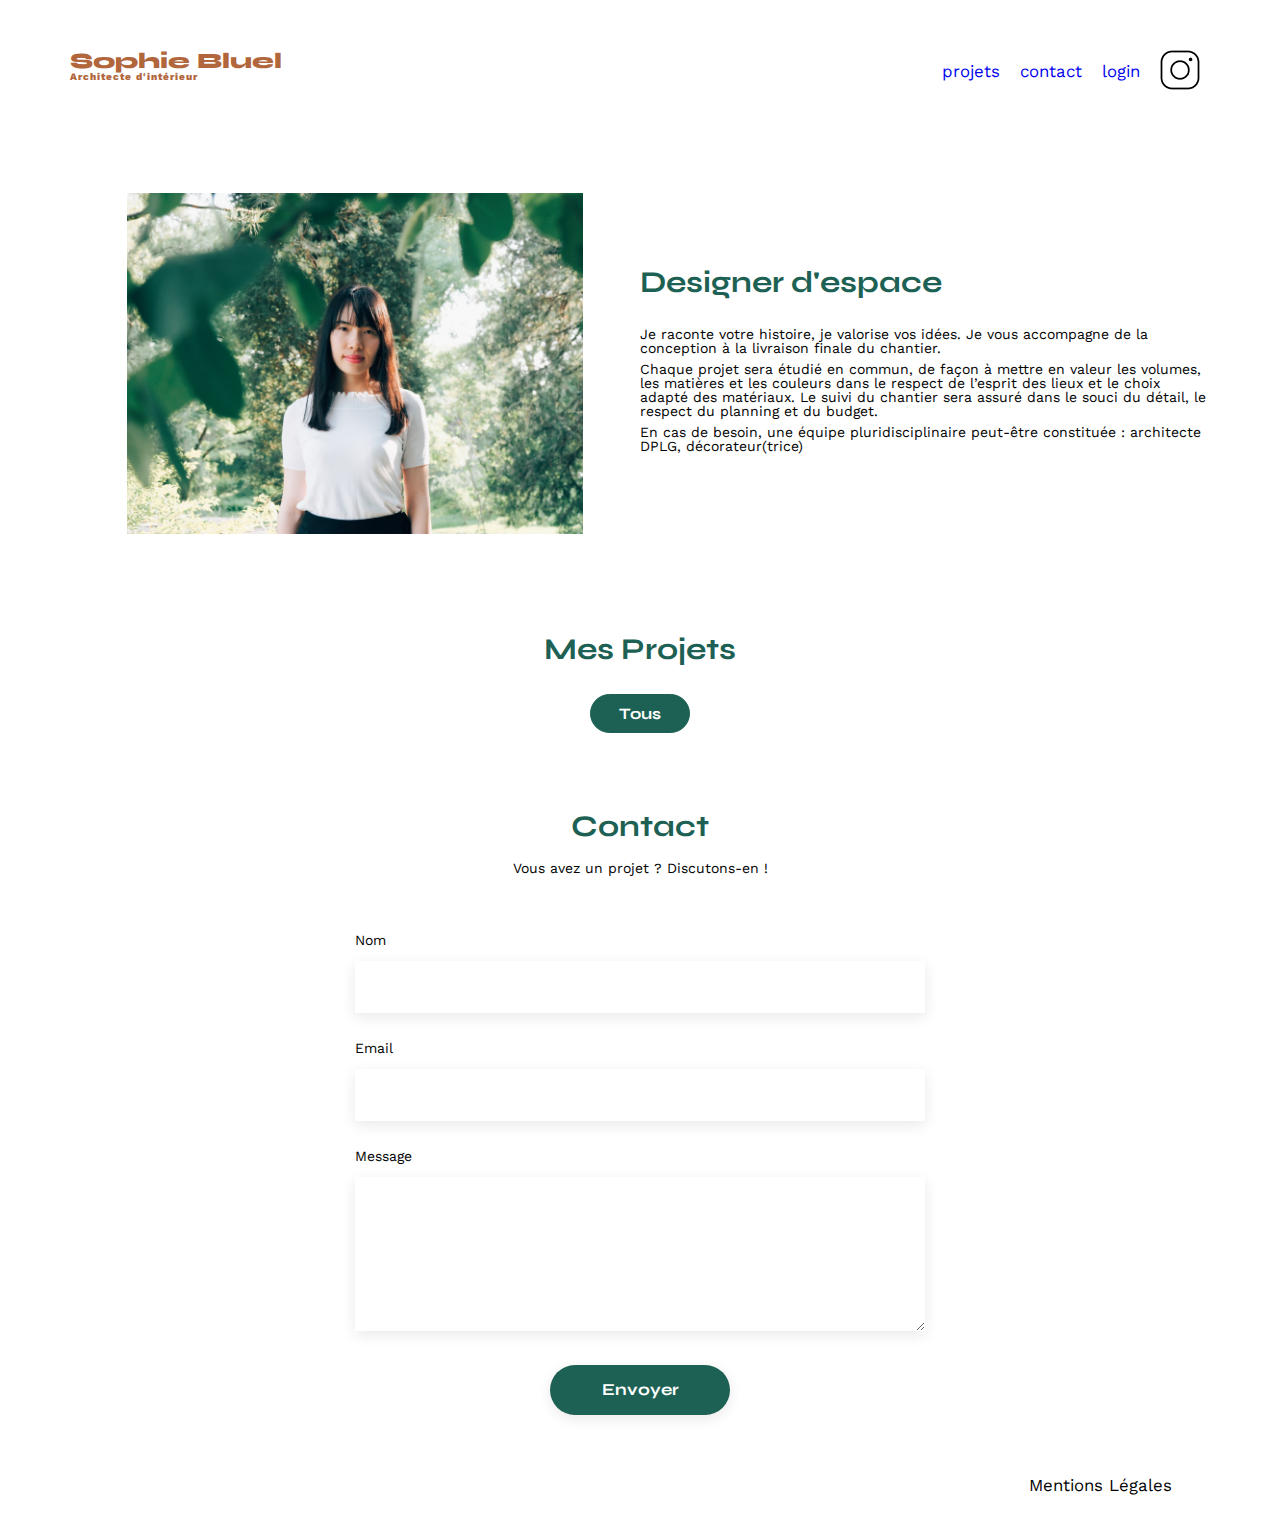
==== index.html @ 410fd186 "feat(html): add naviagtion link to header home page" ====
<!DOCTYPE html>
<html lang="fr">
<head>
	<meta charset="UTF-8">
	<title>Sophie Bluel - Architecte d'intérieur</title>
	<meta name="viewport" content="width=device-width, initial-scale=1.0">
	<link rel="preconnect" href="https://fonts.googleapis.com">
	<link rel="preconnect" href="https://fonts.gstatic.com" crossorigin>
	<link href="https://fonts.googleapis.com/css2?family=Syne:wght@700;800&family=Work+Sans&display=swap" rel="stylesheet">
	<meta name="description" content="">
	<link rel="stylesheet" href="./assets/style.css">
	<script src="./assets/script.js"></script>
</head>
<body>
<header>
	<h1>Sophie Bluel <span>Architecte d'intérieur</span></h1>
	<nav>
		<ul>
			<li><a href="#portfolio">projets</a></li>
			<li><a href="#contact">contact</a></li>
			<li><a href="login.html">login</a></li>
			<li><img src="./assets/icons/instagram.png" alt="Instagram"></li>
		</ul>
	</nav>
</header>
<main>
	<section id="introduction">
		<figure>
			<img src="./assets/images/sophie-bluel.png" alt="">
		</figure>
		<article>
			<h2>Designer d'espace</h2>
			<p>Je raconte votre histoire, je valorise vos idées. Je vous accompagne de la conception à la livraison finale du chantier.</p>
			<p>Chaque projet sera étudié en commun, de façon à mettre en valeur les volumes, les matières et les couleurs dans le respect de l’esprit des lieux et le choix adapté des matériaux. Le suivi du chantier sera assuré dans le souci du détail, le respect du planning et du budget.</p>
			<p>En cas de besoin, une équipe pluridisciplinaire peut-être constituée : architecte DPLG, décorateur(trice)</p>
		</article>
	</section>
	<section id="portfolio">
		<h2>Mes Projets</h2>
		<ul class="category">
			<li id="0" class="active">Tous</li>
		</ul>
		<div class="gallery">
		</div>
	</section>
	<section id="contact">
		<h2>Contact</h2>
		<p>Vous avez un projet ? Discutons-en !</p>
		<form action="#" method="post">
			<label for="name">Nom</label>
			<input type="text" name="name" id="name">
			<label for="email">Email</label>
			<input type="email" name="email" id="email">
			<label for="message">Message</label>
			<textarea name="message" id="message" cols="30" rows="10"></textarea>
			<input type="submit" value="Envoyer">
		</form>
	</section>
</main>

<footer>
	<nav>
		<ul>
			<li>Mentions Légales</li>
		</ul>
	</nav>
</footer>
</body>
</html>
---- assets/style.css ----
/* http://meyerweb.com/eric/tools/css/reset/
   v2.0 | 20110126
   License: none (public domain)
*/

html, body, div, span, applet, object, iframe,
h1, h2, h3, h4, h5, h6, p, blockquote, pre,
a, abbr, acronym, address, big, cite, code,
del, dfn, em, img, ins, kbd, q, s, samp,
small, strike, strong, sub, sup, tt, var,
b, u, i, center,
dl, dt, dd, ol, ul, li,
fieldset, form, label, legend,
table, caption, tbody, tfoot, thead, tr, th, td,
article, aside, canvas, details, embed,
figure, figcaption, footer, header, hgroup,
menu, nav, output, ruby, section, summary,
time, mark, audio, video {
	margin: 0;
	padding: 0;
	border: 0;
	font-size: 100%;
	font: inherit;
	vertical-align: baseline;
	text-decoration: none;
}
/* HTML5 display-role reset for older browsers */
article, aside, details, figcaption, figure,
footer, header, hgroup, menu, nav, section {
	display: block;
}
body {
	line-height: 1;
}
ol, ul {
	list-style: none;
}
blockquote, q {
	quotes: none;
}
blockquote:before, blockquote:after,
q:before, q:after {
	content: '';
	content: none;
}
table {
	border-collapse: collapse;
	border-spacing: 0;
}
/** end reset css**/
body {
	display: flex;
	flex-direction: column;
	min-height: 100vh;
	max-width: 1140px;
	margin:auto;
	font-family: 'Work Sans' ;
	font-size: 14px;
}

main {
	display: flex;
	flex-direction: column;
	flex-grow: 1;
	justify-content: center;
}

header {
	display: flex;
	justify-content: space-between;
	margin: 50px 0
}
section {
	margin: 50px 0
}

h1{
	display: flex;
	flex-direction: column;
	font-family: 'Syne';
	font-size: 22px;
	font-weight: 800;
	color: #B1663C
}

h1 > span {
	font-family: 'Work Sans';
	font-size:10px;
	letter-spacing: 0.1em;
;
}

h2{
	font-family: 'Syne';
	font-weight: 700;
	font-size: 30px;
	color: #1D6154
}
nav ul {
	display: flex;
	align-items: center;
	list-style-type: none;

}
nav li {
	padding: 0 10px;
	font-size: 1.2em;
}

li:hover {
	color: #B1663C;
}
#introduction {
	display: flex;
	align-items: center;
}
#introduction figure {
	flex: 1
}
#introduction img {
	display: block;
	margin: auto;
	width: 80%;
}

#introduction article {
	flex: 1
}
#introduction h2 {
	margin-bottom: 1em;
}

#introduction p {
	margin-bottom: 0.5em;
}
#portfolio h2 {
	text-align: center;
	margin-bottom: 1em;
}

.category {
	display: flex;
	justify-content: center;
	margin-bottom: 2em;
	gap: 0.62rem
}

.category li {
	display: flex;
	height: 100%;
	padding: 9px 28px;
	border-radius: 60px;
	border: 1px #1D6154 solid;
	justify-content: center;
	color: #1D6154;

	text-align: center;
	font-family: Syne;
	font-size: 1rem;
	font-style: normal;
	font-weight: 700;
	line-height: normal;
}

.category li:hover {
	background: #207a69;
	border-color: #207a69;
	cursor: pointer;
	color: white;
}


.category .active {
	background: #1D6154;
	color: white;
}

.gallery {
	width: 100%;
	display: grid;
	grid-template-columns: 1fr 1fr 1fr;
	grid-column-gap: 20px;
	grid-row-gap: 20px;
}

.gallery img {
	width: 100%;

}
#contact {
	width: 50%;
margin: auto;
}
#contact > * {
	text-align: center;

}
#contact h2{
	margin-bottom: 20px;
}
#contact form {
	text-align: left;
	margin-top:30px;
	display: flex;
	flex-direction: column;
}

#contact input {
	height: 50px;
	font-size: 1.2em;
	border: none;
	box-shadow: 0px 4px 14px rgba(0, 0, 0, 0.09);
}
#contact label {
	margin: 2em 0 1em 0;
}
#contact textarea {
	border: none;
	box-shadow: 0px 4px 14px rgba(0, 0, 0, 0.09);
}

.login {
	width: 33%;
	height: 100%;
	margin: auto;
}
.login > * {
	text-align: center;
	font-weight: 700;
}
.login h2{
	margin-bottom: 20px;
}
.login form {
	text-align: left;
	margin-top:30px;
	display: flex;
	flex-direction: column;
}

.login .field {
	display: flex;
	flex-direction: column;
	justify-content: space-between;
}

.login input {
	height: 50px;
	font-size: 1.2em;
	border: none;
	box-shadow: 0px 4px 14px rgba(0, 0, 0, 0.09);
}
.login label {
	margin: 2em 0 1em 0;
}

input[type="button"]{

	box-shadow: none;
	height: fit-content;
	background-color: white;
	width: fit-content;

	margin: auto;
	font-family: "Work Sans";
	font-size: 0.875rem;
	font-style: normal;
	font-weight: 600;
	line-height: normal;
	text-decoration-line: underline;
}

	
input[type="button"]:hover {
	cursor: pointer;
}

input[type="submit"]{
	font-family: 'Syne';
	font-weight: 700;
	color: white;
	background-color: #1D6154;
	margin : 2em auto ;
	width: 180px;
	text-align: center;
	border-radius: 60px ;
}

input[type="submit"]:hover {
	background-color: #207a69;
	cursor: pointer;
}

footer nav ul {
	display: flex;
	justify-content: flex-end;
	margin: 2em
}
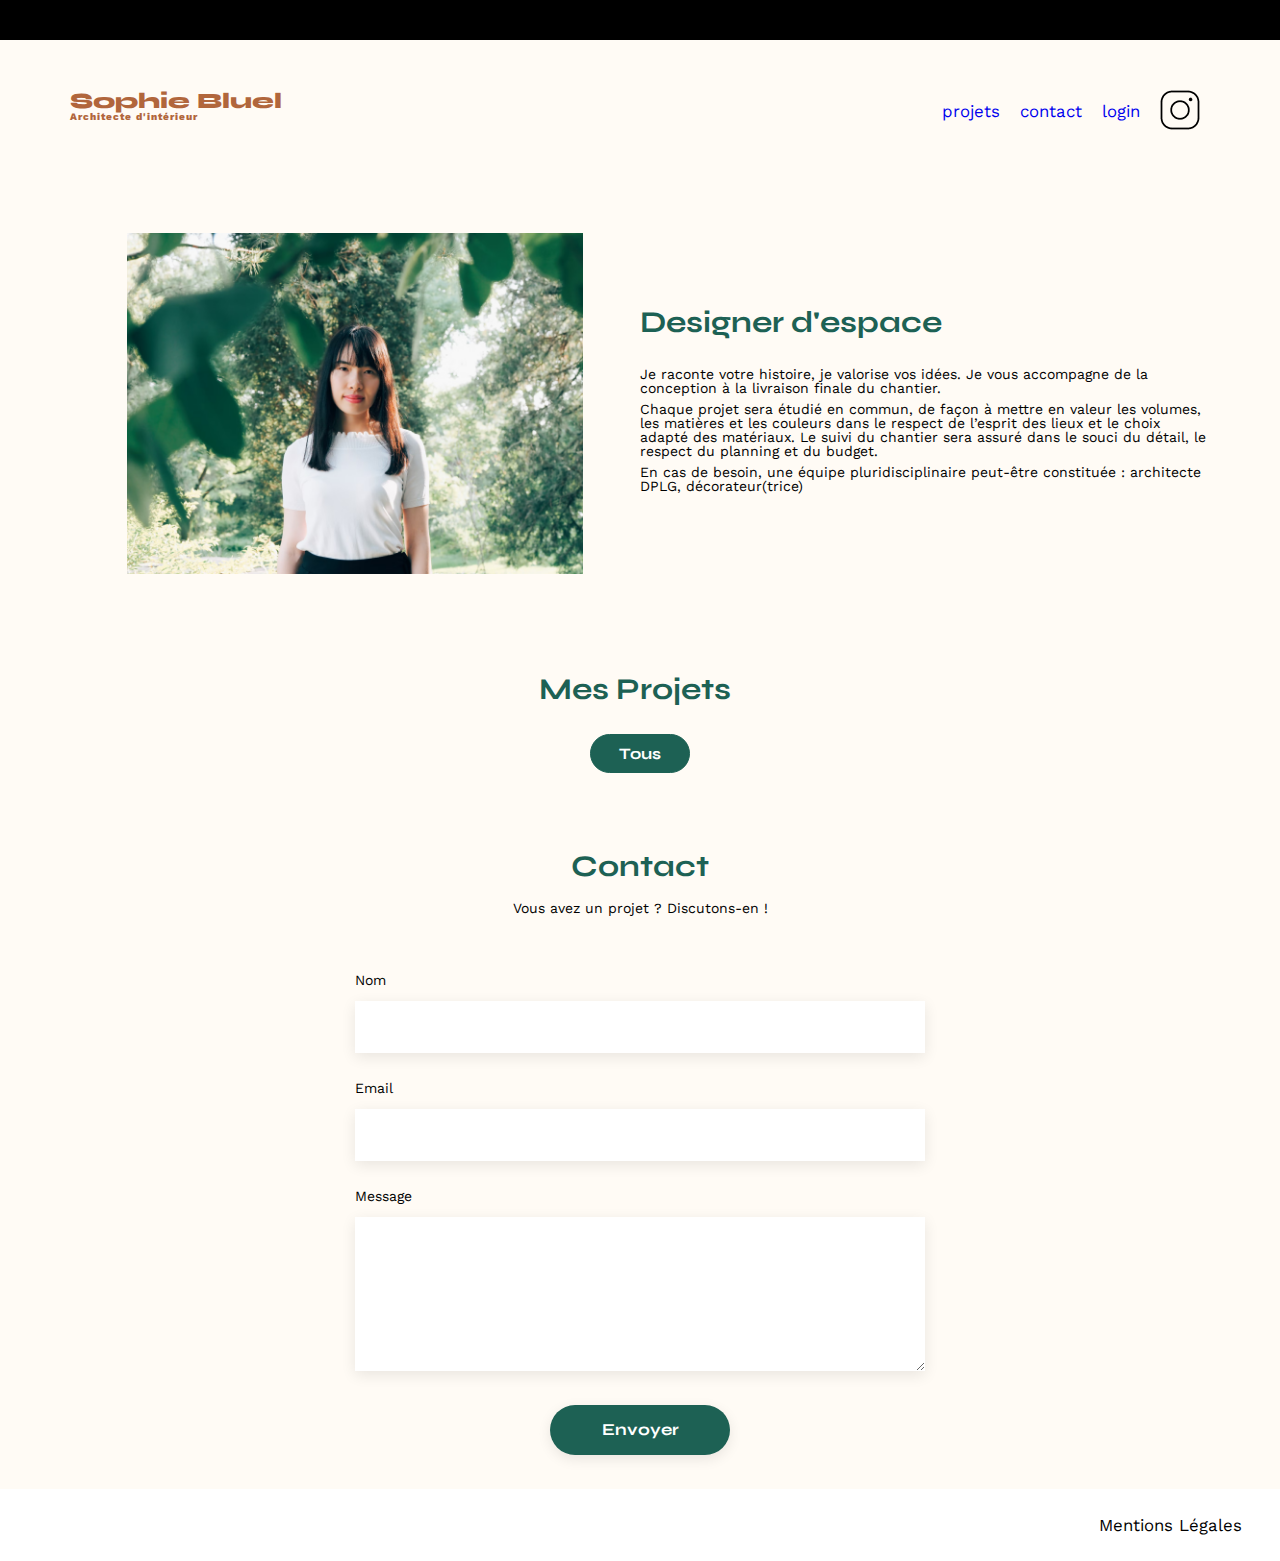
==== commit 9c414763: "feat: login/logout functionality and edit button/banner" ====
--- a/index.html
+++ b/index.html
@@ -1,69 +1,88 @@
 <!DOCTYPE html>
 <html lang="fr">
-<head>
-	<meta charset="UTF-8">
-	<title>Sophie Bluel - Architecte d'intérieur</title>
-	<meta name="viewport" content="width=device-width, initial-scale=1.0">
-	<link rel="preconnect" href="https://fonts.googleapis.com">
-	<link rel="preconnect" href="https://fonts.gstatic.com" crossorigin>
-	<link href="https://fonts.googleapis.com/css2?family=Syne:wght@700;800&family=Work+Sans&display=swap" rel="stylesheet">
-	<meta name="description" content="">
-	<link rel="stylesheet" href="./assets/style.css">
-	<script src="./assets/script.js"></script>
-</head>
-<body>
-<header>
-	<h1>Sophie Bluel <span>Architecte d'intérieur</span></h1>
-	<nav>
-		<ul>
-			<li><a href="#portfolio">projets</a></li>
-			<li><a href="#contact">contact</a></li>
-			<li><a href="login.html">login</a></li>
-			<li><img src="./assets/icons/instagram.png" alt="Instagram"></li>
-		</ul>
-	</nav>
-</header>
-<main>
-	<section id="introduction">
-		<figure>
-			<img src="./assets/images/sophie-bluel.png" alt="">
-		</figure>
-		<article>
-			<h2>Designer d'espace</h2>
-			<p>Je raconte votre histoire, je valorise vos idées. Je vous accompagne de la conception à la livraison finale du chantier.</p>
-			<p>Chaque projet sera étudié en commun, de façon à mettre en valeur les volumes, les matières et les couleurs dans le respect de l’esprit des lieux et le choix adapté des matériaux. Le suivi du chantier sera assuré dans le souci du détail, le respect du planning et du budget.</p>
-			<p>En cas de besoin, une équipe pluridisciplinaire peut-être constituée : architecte DPLG, décorateur(trice)</p>
-		</article>
-	</section>
-	<section id="portfolio">
-		<h2>Mes Projets</h2>
-		<ul class="category">
-			<li id="0" class="active">Tous</li>
-		</ul>
-		<div class="gallery">
-		</div>
-	</section>
-	<section id="contact">
-		<h2>Contact</h2>
-		<p>Vous avez un projet ? Discutons-en !</p>
-		<form action="#" method="post">
-			<label for="name">Nom</label>
-			<input type="text" name="name" id="name">
-			<label for="email">Email</label>
-			<input type="email" name="email" id="email">
-			<label for="message">Message</label>
-			<textarea name="message" id="message" cols="30" rows="10"></textarea>
-			<input type="submit" value="Envoyer">
-		</form>
-	</section>
-</main>
+  <head>
+    <meta charset="UTF-8" />
+    <title>Sophie Bluel - Architecte d'intérieur</title>
+    <meta name="viewport" content="width=device-width, initial-scale=1.0" />
+    <link rel="preconnect" href="https://fonts.googleapis.com" />
+    <link rel="preconnect" href="https://fonts.gstatic.com" crossorigin />
+    <link
+      href="https://fonts.googleapis.com/css2?family=Syne:wght@700;800&family=Work+Sans&display=swap"
+      rel="stylesheet"
+    />
+    <meta name="description" content="" />
+    <link rel="stylesheet" href="./assets/style.css" />
+    <script src="./scripts/index.js" type="module"></script>
+  </head>
+  <body>
+    <div class="edit banner"></div>
+    <header>
+      <h1>Sophie Bluel <span>Architecte d'intérieur</span></h1>
+      <nav>
+        <ul>
+          <li><a href="#portfolio">projets</a></li>
+          <li><a href="#contact">contact</a></li>
+          <li id="login"><a href="login.html">login</a></li>
+          <li><img src="./assets/icons/instagram.png" alt="Instagram" /></li>
+        </ul>
+      </nav>
+    </header>
+    <main>
+      <p class="debug"></p>
+      <section id="introduction">
+        <figure>
+          <img src="./assets/images/sophie-bluel.png" alt="" />
+        </figure>
+        <article>
+          <h2>Designer d'espace</h2>
+          <p>
+            Je raconte votre histoire, je valorise vos idées. Je vous accompagne
+            de la conception à la livraison finale du chantier.
+          </p>
+          <p>
+            Chaque projet sera étudié en commun, de façon à mettre en valeur les
+            volumes, les matières et les couleurs dans le respect de l’esprit
+            des lieux et le choix adapté des matériaux. Le suivi du chantier
+            sera assuré dans le souci du détail, le respect du planning et du
+            budget.
+          </p>
+          <p>
+            En cas de besoin, une équipe pluridisciplinaire peut-être constituée
+            : architecte DPLG, décorateur(trice)
+          </p>
+        </article>
+      </section>
+      <section id="portfolio">
+        <div class="project">
+          <h2>Mes Projets</h2>
+          <div class="edit project"></div>
+        </div>
+        <ul class="category">
+          <li id="0" class="active">Tous</li>
+        </ul>
+        <div class="gallery"></div>
+      </section>
+      <section id="contact">
+        <h2>Contact</h2>
+        <p>Vous avez un projet ? Discutons-en !</p>
+        <form action="#" method="post">
+          <label for="name">Nom</label>
+          <input type="text" name="name" id="name" />
+          <label for="email">Email</label>
+          <input type="email" name="email" id="email" />
+          <label for="message">Message</label>
+          <textarea name="message" id="message" cols="30" rows="10"></textarea>
+          <input type="submit" value="Envoyer" />
+        </form>
+      </section>
+    </main>
 
-<footer>
-	<nav>
-		<ul>
-			<li>Mentions Légales</li>
-		</ul>
-	</nav>
-</footer>
-</body>
+    <footer>
+      <nav>
+        <ul>
+          <li>Mentions Légales</li>
+        </ul>
+      </nav>
+    </footer>
+  </body>
 </html>
--- a/assets/style.css
+++ b/assets/style.css
@@ -3,297 +3,463 @@
    License: none (public domain)
 */
 
-html, body, div, span, applet, object, iframe,
-h1, h2, h3, h4, h5, h6, p, blockquote, pre,
-a, abbr, acronym, address, big, cite, code,
-del, dfn, em, img, ins, kbd, q, s, samp,
-small, strike, strong, sub, sup, tt, var,
-b, u, i, center,
-dl, dt, dd, ol, ul, li,
-fieldset, form, label, legend,
-table, caption, tbody, tfoot, thead, tr, th, td,
-article, aside, canvas, details, embed,
-figure, figcaption, footer, header, hgroup,
-menu, nav, output, ruby, section, summary,
-time, mark, audio, video {
-	margin: 0;
-	padding: 0;
-	border: 0;
-	font-size: 100%;
-	font: inherit;
-	vertical-align: baseline;
-	text-decoration: none;
+html,
+body,
+div,
+span,
+applet,
+object,
+iframe,
+h1,
+h2,
+h3,
+h4,
+h5,
+h6,
+p,
+blockquote,
+pre,
+a,
+abbr,
+acronym,
+address,
+big,
+cite,
+code,
+del,
+dfn,
+em,
+img,
+ins,
+kbd,
+q,
+s,
+samp,
+small,
+strike,
+strong,
+sub,
+sup,
+tt,
+var,
+b,
+u,
+i,
+center,
+dl,
+dt,
+dd,
+ol,
+ul,
+li,
+fieldset,
+form,
+label,
+legend,
+table,
+caption,
+tbody,
+tfoot,
+thead,
+tr,
+th,
+td,
+article,
+aside,
+canvas,
+details,
+embed,
+figure,
+figcaption,
+footer,
+header,
+hgroup,
+menu,
+nav,
+output,
+ruby,
+section,
+summary,
+time,
+mark,
+audio,
+video {
+  margin: 0;
+  padding: 0;
+  border: 0;
+  font-size: 100%;
+  font: inherit;
+  vertical-align: baseline;
+  text-decoration: none;
 }
 /* HTML5 display-role reset for older browsers */
-article, aside, details, figcaption, figure,
-footer, header, hgroup, menu, nav, section {
-	display: block;
+article,
+aside,
+details,
+figcaption,
+figure,
+footer,
+header,
+hgroup,
+menu,
+nav,
+section {
+  display: block;
 }
 body {
-	line-height: 1;
-}
-ol, ul {
-	list-style: none;
-}
-blockquote, q {
-	quotes: none;
-}
-blockquote:before, blockquote:after,
-q:before, q:after {
-	content: '';
-	content: none;
+  line-height: 1;
+}
+ol,
+ul {
+  list-style: none;
+}
+blockquote,
+q {
+  quotes: none;
+}
+blockquote:before,
+blockquote:after,
+q:before,
+q:after {
+  content: "";
+  content: none;
 }
 table {
-	border-collapse: collapse;
-	border-spacing: 0;
+  border-collapse: collapse;
+  border-spacing: 0;
 }
 /** end reset css**/
 body {
-	display: flex;
-	flex-direction: column;
-	min-height: 100vh;
-	max-width: 1140px;
-	margin:auto;
-	font-family: 'Work Sans' ;
-	font-size: 14px;
+  display: flex;
+  flex-direction: column;
+  min-height: 100vh;
+  font-family: "Work Sans";
+  font-size: 14px;
+  align-items: center;
+  justify-content: center;
+  background: #fffbf5;
 }
 
 main {
-	display: flex;
-	flex-direction: column;
-	flex-grow: 1;
-	justify-content: center;
+  width: 100%;
+  max-width: 1140px;
+  display: flex;
+  flex-direction: column;
+  flex-grow: 1;
+  justify-content: center;
 }
 
 header {
-	display: flex;
-	justify-content: space-between;
-	margin: 50px 0
+  width: 100%;
+  max-width: 1140px;
+  display: flex;
+  justify-content: space-between;
+  margin: 50px 0;
 }
 section {
-	margin: 50px 0
-}
-
-h1{
-	display: flex;
-	flex-direction: column;
-	font-family: 'Syne';
-	font-size: 22px;
-	font-weight: 800;
-	color: #B1663C
+  margin: 50px 0;
+}
+
+h1 {
+  display: flex;
+  flex-direction: column;
+  font-family: "Syne";
+  font-size: 22px;
+  font-weight: 800;
+  color: #b1663c;
 }
 
 h1 > span {
-	font-family: 'Work Sans';
-	font-size:10px;
-	letter-spacing: 0.1em;
-;
-}
-
-h2{
-	font-family: 'Syne';
-	font-weight: 700;
-	font-size: 30px;
-	color: #1D6154
+  font-family: "Work Sans";
+  font-size: 10px;
+  letter-spacing: 0.1em;
+}
+
+h2 {
+  font-family: "Syne";
+  font-weight: 700;
+  font-size: 30px;
+  color: #1d6154;
 }
 nav ul {
-	display: flex;
-	align-items: center;
-	list-style-type: none;
-
+  display: flex;
+  align-items: center;
+  list-style-type: none;
 }
 nav li {
-	padding: 0 10px;
-	font-size: 1.2em;
+  padding: 0 10px;
+  font-size: 1.2em;
 }
 
 li:hover {
-	color: #B1663C;
+  color: #b1663c;
 }
 #introduction {
-	display: flex;
-	align-items: center;
+  display: flex;
+  align-items: center;
 }
 #introduction figure {
-	flex: 1
+  flex: 1;
 }
 #introduction img {
-	display: block;
-	margin: auto;
-	width: 80%;
+  display: block;
+  margin: auto;
+  width: 80%;
 }
 
 #introduction article {
-	flex: 1
+  flex: 1;
 }
 #introduction h2 {
-	margin-bottom: 1em;
+  margin-bottom: 1em;
 }
 
 #introduction p {
-	margin-bottom: 0.5em;
+  margin-bottom: 0.5em;
 }
 #portfolio h2 {
-	text-align: center;
-	margin-bottom: 1em;
+  text-align: center;
+  margin-bottom: 1em;
+}
+
+.project {
+  display: flex;
+  margin: auto;
 }
 
 .category {
-	display: flex;
-	justify-content: center;
-	margin-bottom: 2em;
-	gap: 0.62rem
+  display: flex;
+  justify-content: center;
+  margin-bottom: 2em;
+  gap: 0.62rem;
 }
 
 .category li {
-	display: flex;
-	height: 100%;
-	padding: 9px 28px;
-	border-radius: 60px;
-	border: 1px #1D6154 solid;
-	justify-content: center;
-	color: #1D6154;
-
-	text-align: center;
-	font-family: Syne;
-	font-size: 1rem;
-	font-style: normal;
-	font-weight: 700;
-	line-height: normal;
+  display: flex;
+  height: 100%;
+  padding: 9px 28px;
+  border-radius: 60px;
+  border: 1px #1d6154 solid;
+  justify-content: center;
+  color: #1d6154;
+
+  text-align: center;
+  font-family: Syne;
+  font-size: 1rem;
+  font-style: normal;
+  font-weight: 700;
+  line-height: normal;
 }
 
 .category li:hover {
-	background: #207a69;
-	border-color: #207a69;
-	cursor: pointer;
-	color: white;
-}
-
+  background: #207a69;
+  border-color: #207a69;
+  cursor: pointer;
+  color: white;
+}
 
 .category .active {
-	background: #1D6154;
-	color: white;
+  background: #1d6154;
+  color: white;
 }
 
 .gallery {
-	width: 100%;
-	display: grid;
-	grid-template-columns: 1fr 1fr 1fr;
-	grid-column-gap: 20px;
-	grid-row-gap: 20px;
+  width: 100%;
+  display: grid;
+  grid-template-columns: 1fr 1fr 1fr;
+  grid-column-gap: 20px;
+  grid-row-gap: 20px;
 }
 
 .gallery img {
-	width: 100%;
-
+  width: 100%;
 }
 #contact {
-	width: 50%;
-margin: auto;
+  width: 50%;
+  margin: auto;
 }
 #contact > * {
-	text-align: center;
-
-}
-#contact h2{
-	margin-bottom: 20px;
+  text-align: center;
+}
+#contact h2 {
+  margin-bottom: 20px;
 }
 #contact form {
-	text-align: left;
-	margin-top:30px;
-	display: flex;
-	flex-direction: column;
+  text-align: left;
+  margin-top: 30px;
+  display: flex;
+  flex-direction: column;
 }
 
 #contact input {
-	height: 50px;
-	font-size: 1.2em;
-	border: none;
-	box-shadow: 0px 4px 14px rgba(0, 0, 0, 0.09);
+  height: 50px;
+  font-size: 1.2em;
+  border: none;
+  box-shadow: 0px 4px 14px rgba(0, 0, 0, 0.09);
 }
 #contact label {
-	margin: 2em 0 1em 0;
+  margin: 2em 0 1em 0;
 }
 #contact textarea {
-	border: none;
-	box-shadow: 0px 4px 14px rgba(0, 0, 0, 0.09);
+  border: none;
+  box-shadow: 0px 4px 14px rgba(0, 0, 0, 0.09);
 }
 
 .login {
-	width: 33%;
-	height: 100%;
-	margin: auto;
+  width: 33%;
+  height: 100%;
+  margin: auto;
 }
 .login > * {
-	text-align: center;
-	font-weight: 700;
-}
-.login h2{
-	margin-bottom: 20px;
+  text-align: center;
+  font-weight: 700;
+}
+.login h2 {
+  margin-bottom: 20px;
 }
 .login form {
-	text-align: left;
-	margin-top:30px;
-	display: flex;
-	flex-direction: column;
+  text-align: left;
+  margin-top: 30px;
+  display: flex;
+  flex-direction: column;
 }
 
 .login .field {
-	display: flex;
-	flex-direction: column;
-	justify-content: space-between;
+  display: flex;
+  flex-direction: column;
+  justify-content: space-between;
 }
 
 .login input {
-	height: 50px;
-	font-size: 1.2em;
-	border: none;
-	box-shadow: 0px 4px 14px rgba(0, 0, 0, 0.09);
-}
-.login label {
-	margin: 2em 0 1em 0;
-}
-
-input[type="button"]{
-
-	box-shadow: none;
-	height: fit-content;
-	background-color: white;
-	width: fit-content;
-
-	margin: auto;
-	font-family: "Work Sans";
-	font-size: 0.875rem;
-	font-style: normal;
-	font-weight: 600;
-	line-height: normal;
-	text-decoration-line: underline;
-}
-
-	
+  height: 50px;
+  font-size: 1.2em;
+  border: none;
+  box-shadow: 0px 4px 14px rgba(0, 0, 0, 0.09);
+}
+.login .title {
+  margin: 2em 0 1em 0;
+  display: flex;
+  align-items: center;
+  gap: 0.25rem;
+}
+
+.login .err-email,
+.err-password {
+  display: none;
+  color: #f40000;
+
+  height: 100%;
+
+  font-family: "Work Sans";
+  font-size: 0.825rem;
+  font-style: normal;
+  font-weight: 500;
+  line-height: normal;
+}
+
+input[type="button"] {
+  box-shadow: none;
+  height: fit-content;
+  background-color: white;
+  width: fit-content;
+
+  margin: auto;
+  font-family: "Work Sans";
+  font-size: 0.875rem;
+  font-style: normal;
+  font-weight: 600;
+  line-height: normal;
+  text-decoration-line: underline;
+}
+
 input[type="button"]:hover {
-	cursor: pointer;
-}
-
-input[type="submit"]{
-	font-family: 'Syne';
-	font-weight: 700;
-	color: white;
-	background-color: #1D6154;
-	margin : 2em auto ;
-	width: 180px;
-	text-align: center;
-	border-radius: 60px ;
+  cursor: pointer;
+}
+
+input[type="submit"] {
+  font-family: "Syne";
+  font-weight: 700;
+  color: white;
+  background-color: #1d6154;
+  margin: 2em auto;
+  width: 180px;
+  text-align: center;
+  border-radius: 60px;
 }
 
 input[type="submit"]:hover {
-	background-color: #207a69;
-	cursor: pointer;
-}
-
+  background-color: #207a69;
+  cursor: pointer;
+}
+
+footer {
+  width: 100%;
+  background-color: white;
+  margin: 0;
+}
 footer nav ul {
-	display: flex;
-	justify-content: flex-end;
-	margin: 2em
-}
-
+  display: flex;
+  justify-content: flex-end;
+  margin: 2em;
+}
+
+.edit {
+  display: flex;
+  align-items: center;
+  gap: 0.625rem;
+  margin: 0;
+}
+
+.edit .clickable {
+  cursor: pointer;
+}
+
+.edit.banner {
+  background: #000;
+  justify-content: center;
+  width: 100%;
+  padding: 1.25rem 0 1.25rem 0;
+}
+
+.edit.project {
+  height: 30px;
+  margin-bottom: 1rem;
+}
+
+.edit .title {
+  display: flex;
+  justify-content: center;
+  align-items: center;
+  gap: 0.5rem;
+}
+
+.edit .title p {
+  color: #000000;
+  text-align: center;
+  font-family: "Work Sans";
+  font-size: 1rem;
+  font-style: normal;
+  font-weight: 400;
+  line-height: normal;
+}
+
+.edit.banner p {
+  color: #fff;
+}
+
+.edit .icon {
+  width: 0.97375rem;
+  height: 0.97375rem;
+  color: #000000;
+  fill: #000000;
+}
+
+.edit.banner .icon {
+  fill: #fff;
+}
+
+.project {
+  display: flex;
+  gap: 0.625rem;
+  justify-content: center;
+}
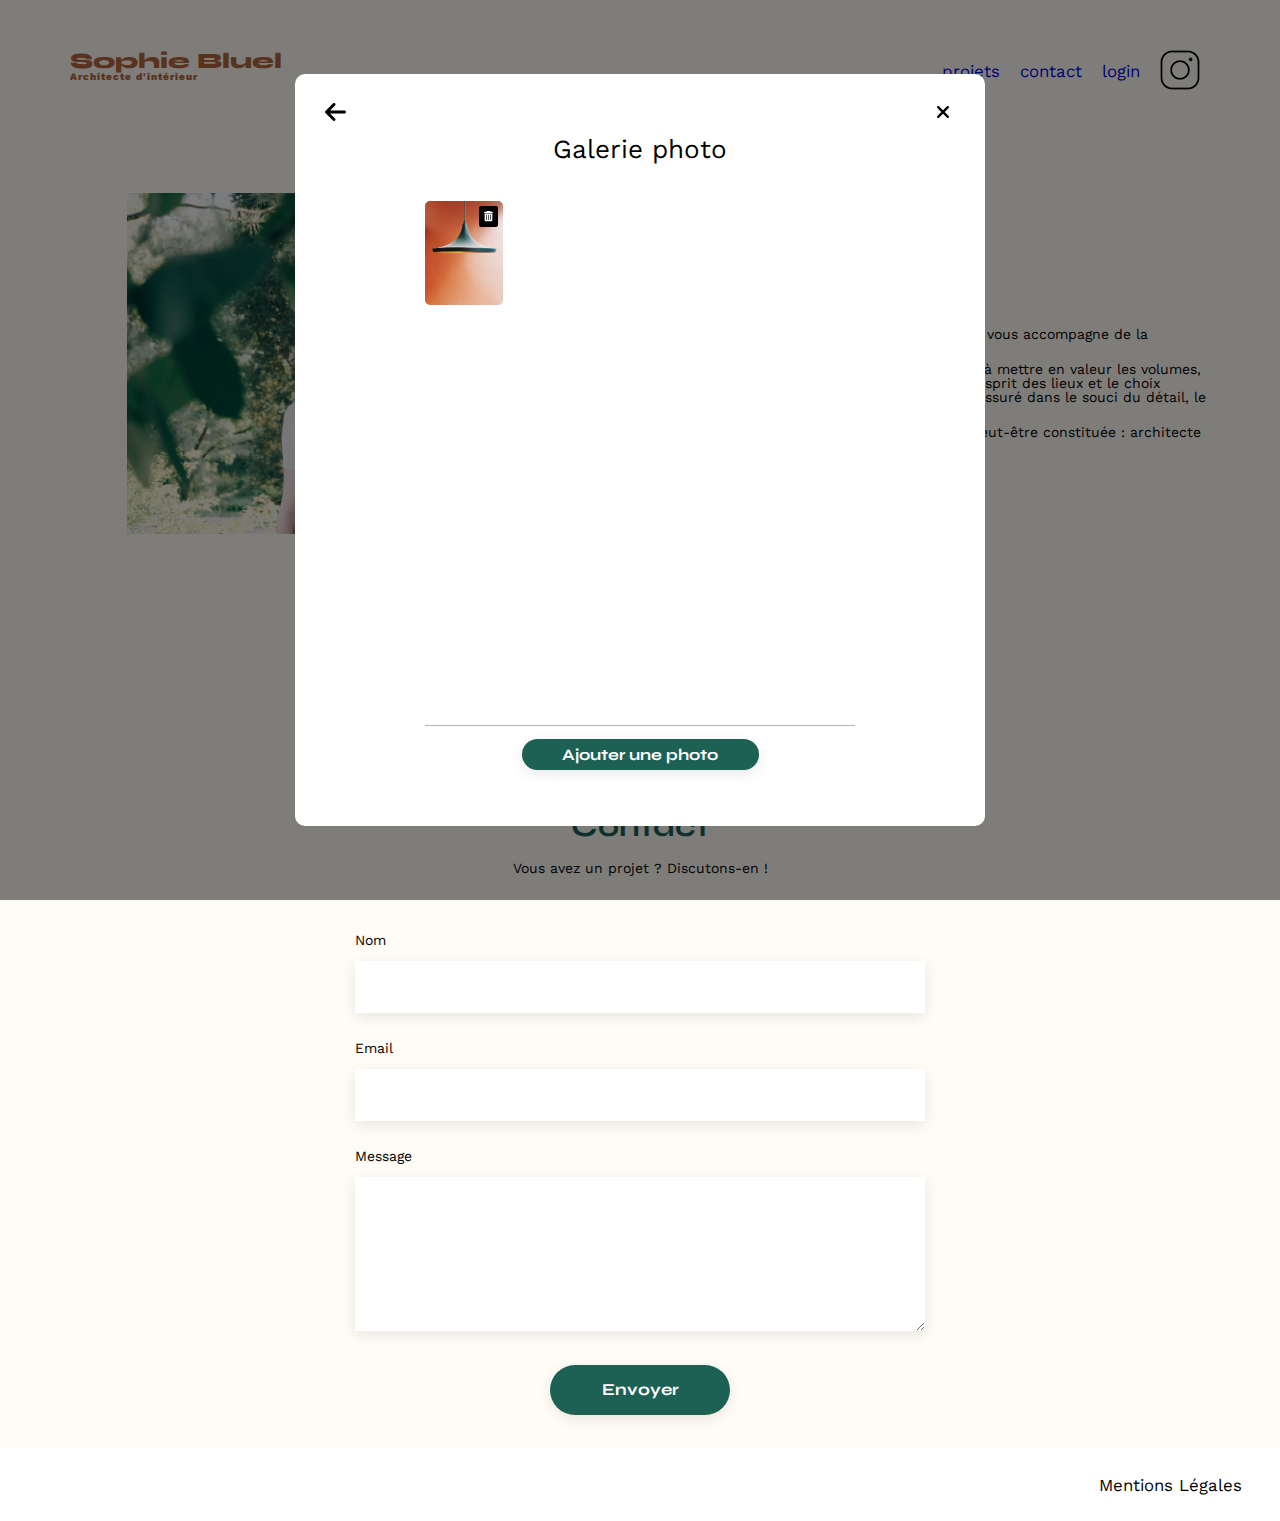
==== commit 24895b55: "feat(html/index): Add base modal component" ====
--- a/index.html
+++ b/index.html
@@ -15,6 +15,7 @@
     <script src="./scripts/index.js" type="module"></script>
   </head>
   <body>
+    <div class="overlay"></div>
     <div class="edit banner"></div>
     <header>
       <h1>Sophie Bluel <span>Architecte d'intérieur</span></h1>
@@ -28,6 +29,29 @@
       </nav>
     </header>
     <main>
+      <div class="modal">
+        <div class="modal-header">
+          <div class="icon">
+            <img src="assets/icons/xmark.svg" alt="" />
+            <img src="assets/icons/arrow-left.svg" alt="" />
+          </div>
+          <h3>Galerie photo</h3>
+        </div>
+        <div class="modal-body">
+          <div class="galery">
+            <div class="card" id="1">
+              <img src="assets/images/abajour-tahina.png" alt="" />
+              <div class="delete">
+                <img src="assets/icons/trash-can-solid.svg" alt="" />
+              </div>
+            </div>
+          </div>
+        </div>
+        <div class="modal-footer">
+          <div class="line"></div>
+          <input type="submit" value="Ajouter une photo" />
+        </div>
+      </div>
       <p class="debug"></p>
       <section id="introduction">
         <figure>
--- a/assets/style.css
+++ b/assets/style.css
@@ -192,6 +192,7 @@
 }
 
 li:hover {
+  font-weight: 800;
   color: #b1663c;
 }
 #introduction {
@@ -404,7 +405,7 @@
 }
 
 .edit {
-  display: flex;
+  display: none;
   align-items: center;
   gap: 0.625rem;
   margin: 0;
@@ -463,3 +464,147 @@
   gap: 0.625rem;
   justify-content: center;
 }
+
+.overlay {
+  position: fixed;
+  top: 0;
+  left: 0;
+  width: 100vw;
+  height: 100vh;
+  background-color: rgba(0, 0, 0, 0.5);
+}
+
+.modal {
+  position: fixed;
+  top: 50%;
+  left: 50%;
+  width: 39.375rem;
+  height: 41.875rem;
+  transform: translate(-50%, -50%);
+  background-color: white;
+  border-radius: 0.625rem;
+  background: #fff;
+
+  display: inline-flex;
+  padding: 1.625rem 1.875rem 3.5rem 1.875rem;
+  flex-direction: column;
+  align-items: center;
+  gap: 2.3125rem;
+}
+
+.modal-header {
+  display: flex;
+  flex-direction: column;
+  text-align: center;
+  gap: 0.625rem;
+  width: 100%;
+}
+
+.modal-header h3 {
+  color: #000;
+  text-align: center;
+  font-family: "Work Sans";
+  font-size: 1.625rem;
+  font-style: normal;
+  font-weight: 400;
+  line-height: normal;
+}
+
+.modal-header .icon {
+  display: flex;
+  flex-direction: row-reverse;
+  width: 100%;
+  justify-content: space-between;
+  align-items: center;
+}
+
+.modal-body {
+  display: flex;
+  flex-direction: column;
+  align-items: flex-start;
+  gap: 2.1875rem;
+  height: 100%;
+  overflow: hidden;
+}
+
+.modal-body .galery {
+  display: flex;
+  align-items: flex-start;
+  align-content: flex-start;
+  flex-wrap: wrap;
+  gap: 0.625rem;
+  height: 22.85644rem;
+  width: 430.55px;
+  flex-shrink: 0;
+}
+
+.galery .card {
+  display: flex;
+  position: relative;
+  width: 4.88269rem;
+  height: 6.505rem;
+  align-items: flex-start;
+  gap: 0.625rem;
+  flex-shrink: 0;
+  border-radius: 5px;
+  overflow: hidden;
+}
+
+.galery .card img {
+  flex: 1 0 0;
+  align-self: stretch;
+}
+
+.galery .card .delete {
+  display: flex;
+  padding: 5px;
+  justify-content: center;
+  align-items: center;
+
+  position: absolute;
+  right: 0.3125rem;
+  top: 0.3125rem;
+
+  border-radius: 0.125rem;
+  background: #000;
+}
+
+.galery .card .delete img {
+  width: 0.5625rem;
+  height: 0.6875rem;
+}
+
+.modal-footer {
+  height: max-content;
+  display: flex;
+  flex-direction: column;
+  justify-content: center;
+  align-items: center;
+  gap: 0.8rem;
+  flex: 1 0 0;
+  align-self: stretch;
+  max-height: 2.8125rem;
+}
+
+.modal-footer .line {
+  background-color: #b3b3b3;
+  width: 430.55px;
+  height: 1px;
+}
+
+.modal-footer input[type="submit"] {
+  margin: 0;
+  width: 14.8125rem;
+  height: 2.25rem;
+  font-size: 1.2em;
+  border: none;
+  box-shadow: 0px 4px 14px rgba(0, 0, 0, 0.09);
+
+  color: #fff;
+  text-align: center;
+  font-family: Syne;
+  font-size: 1rem;
+  font-style: normal;
+  font-weight: 700;
+  line-height: normal;
+}
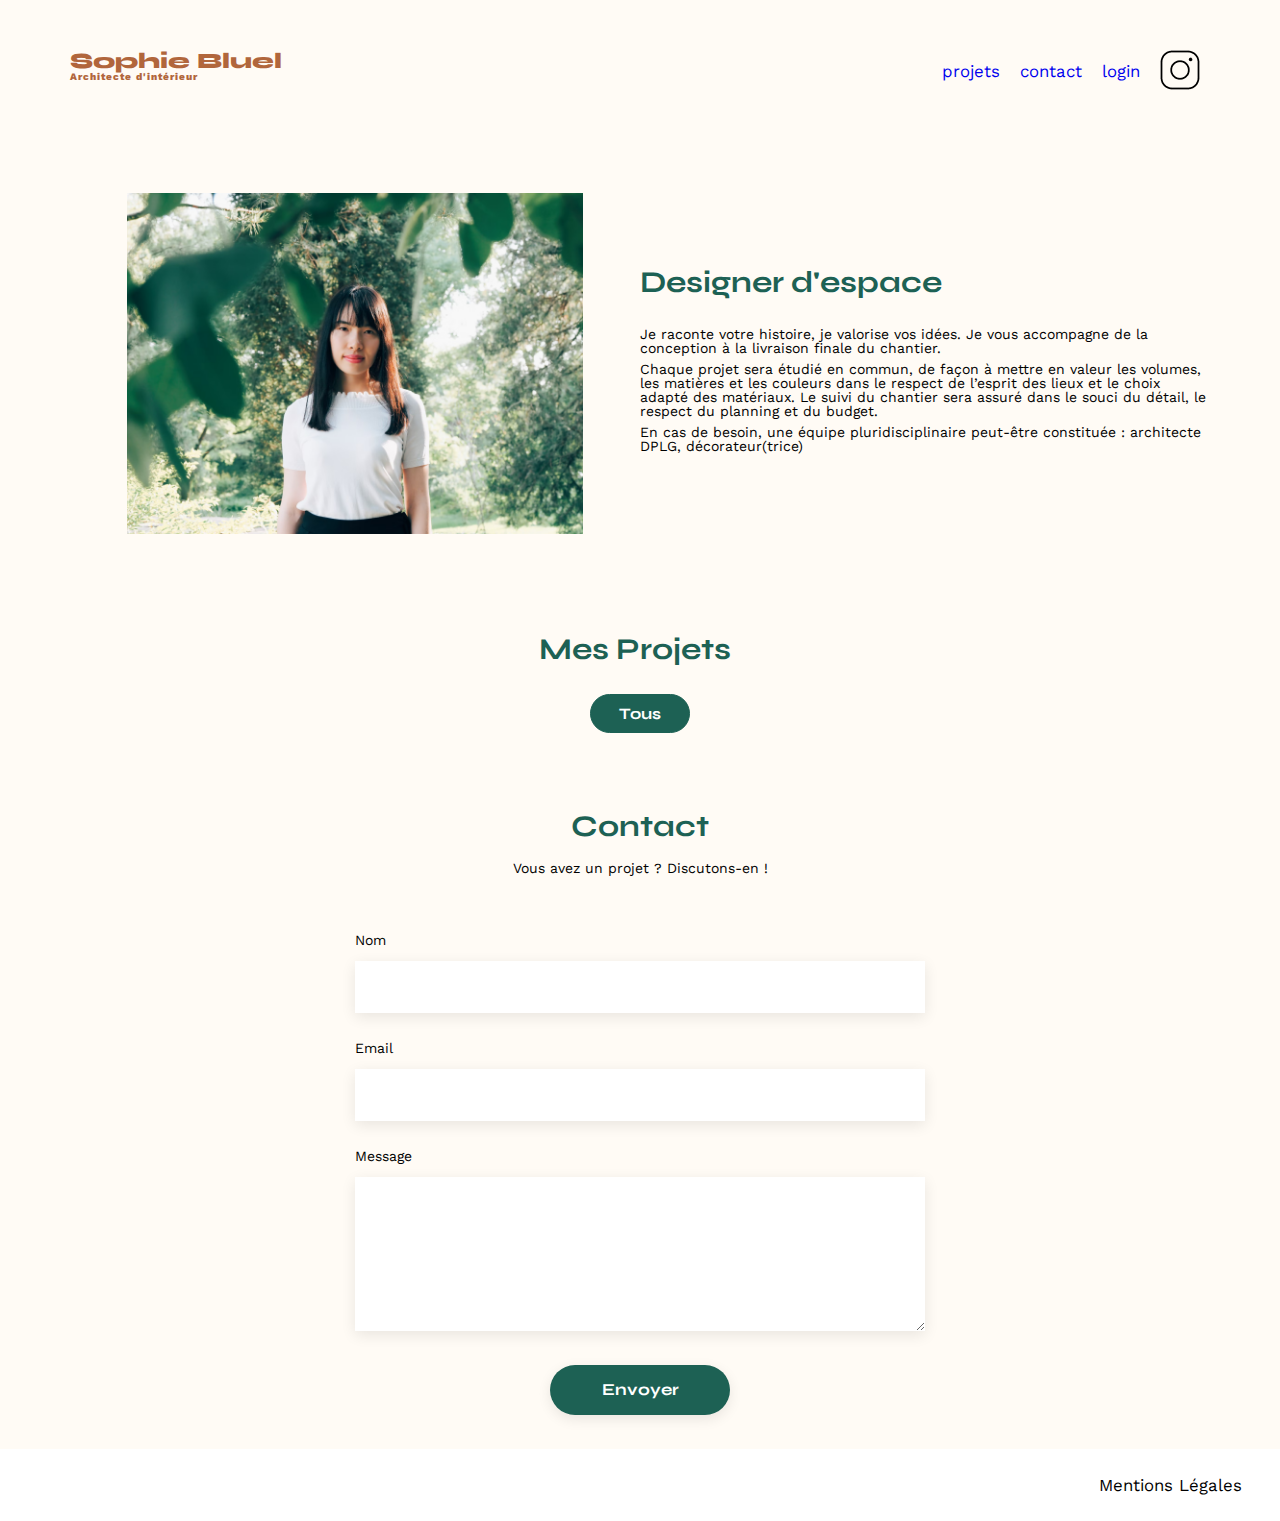
==== commit 3a80e083: "feat(html/index/modals): add toggle modals buttons" ====
--- a/index.html
+++ b/index.html
@@ -32,8 +32,8 @@
       <div class="modal">
         <div class="modal-header">
           <div class="icon">
-            <img src="assets/icons/xmark.svg" alt="" />
-            <img src="assets/icons/arrow-left.svg" alt="" />
+            <img class="close" src="assets/icons/xmark.svg" alt="" />
+            <img class="back" src="assets/icons/arrow-left.svg" alt="" />
           </div>
           <h3>Galerie photo</h3>
         </div>
--- a/assets/style.css
+++ b/assets/style.css
@@ -466,6 +466,7 @@
 }
 
 .overlay {
+  display: none;
   position: fixed;
   top: 0;
   left: 0;
@@ -485,7 +486,7 @@
   border-radius: 0.625rem;
   background: #fff;
 
-  display: inline-flex;
+  display: none;
   padding: 1.625rem 1.875rem 3.5rem 1.875rem;
   flex-direction: column;
   align-items: center;
@@ -511,6 +512,7 @@
 }
 
 .modal-header .icon {
+  cursor: pointer;
   display: flex;
   flex-direction: row-reverse;
   width: 100%;
